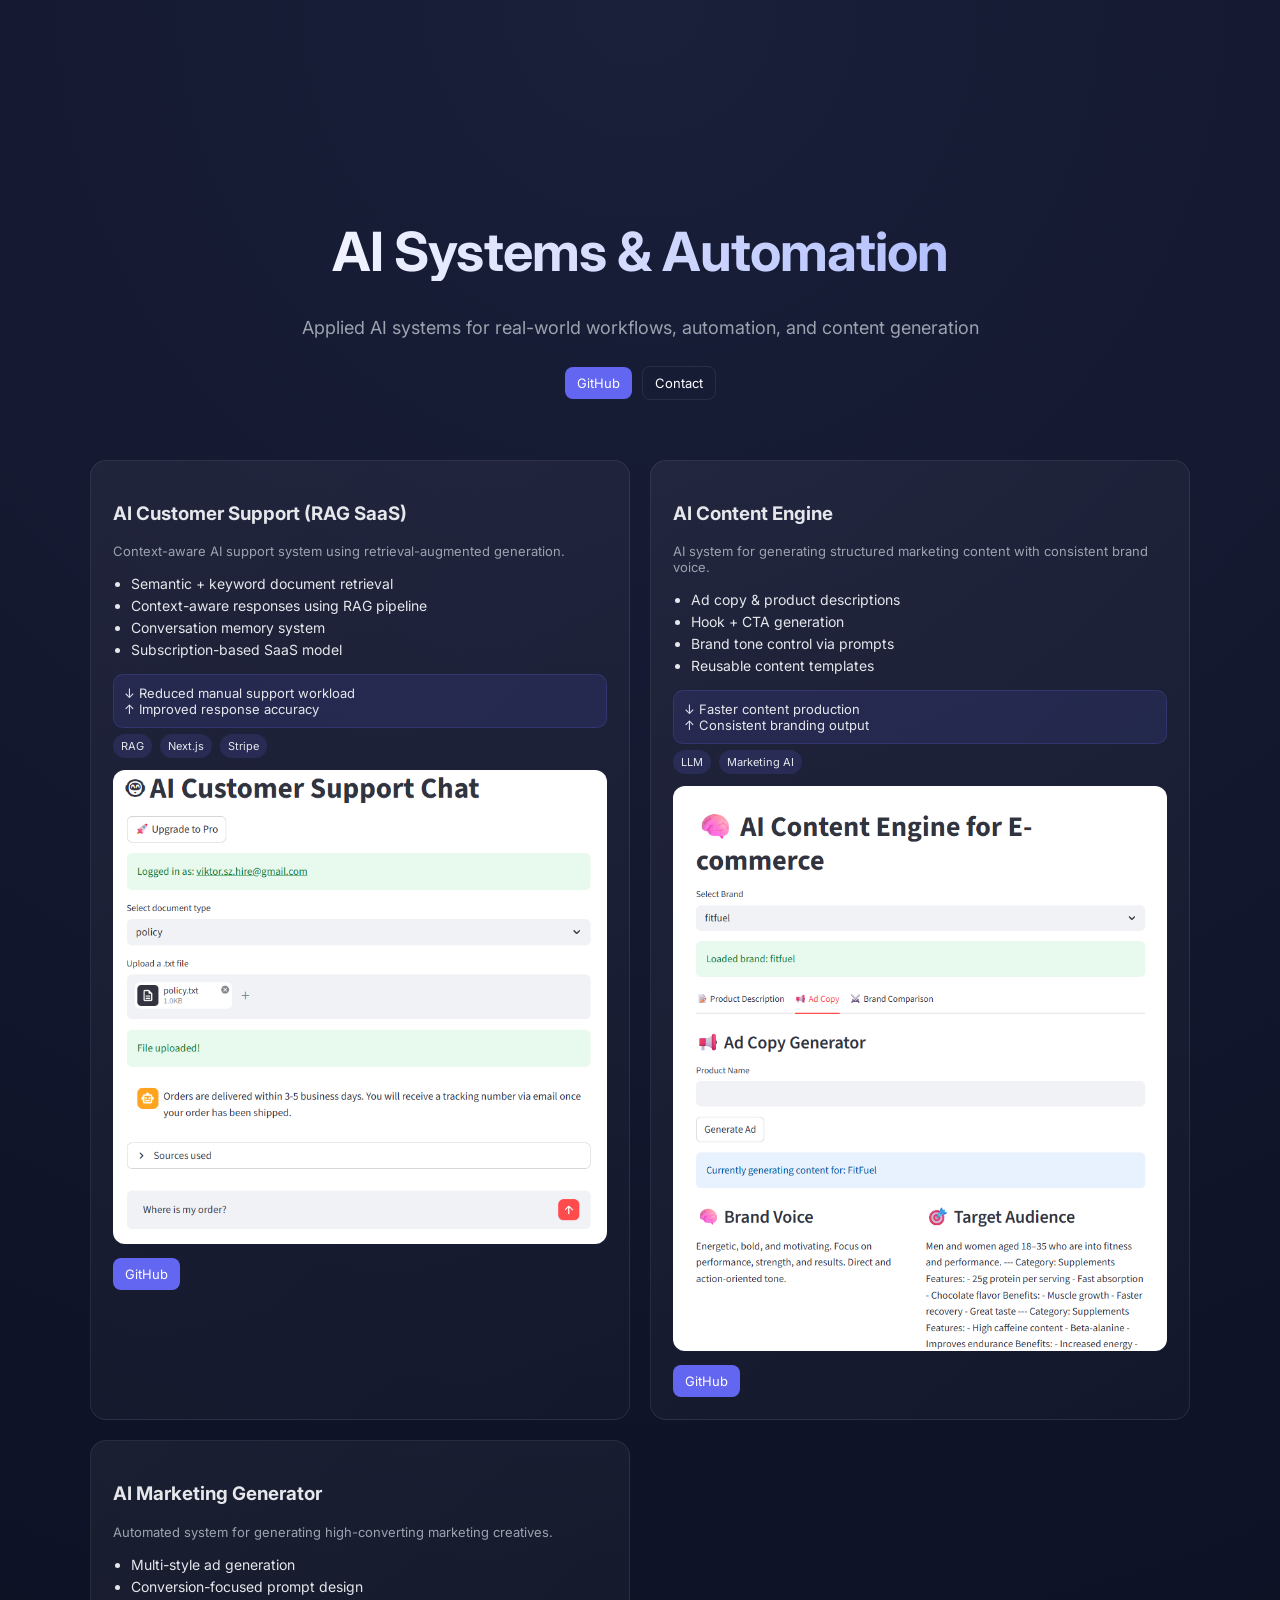
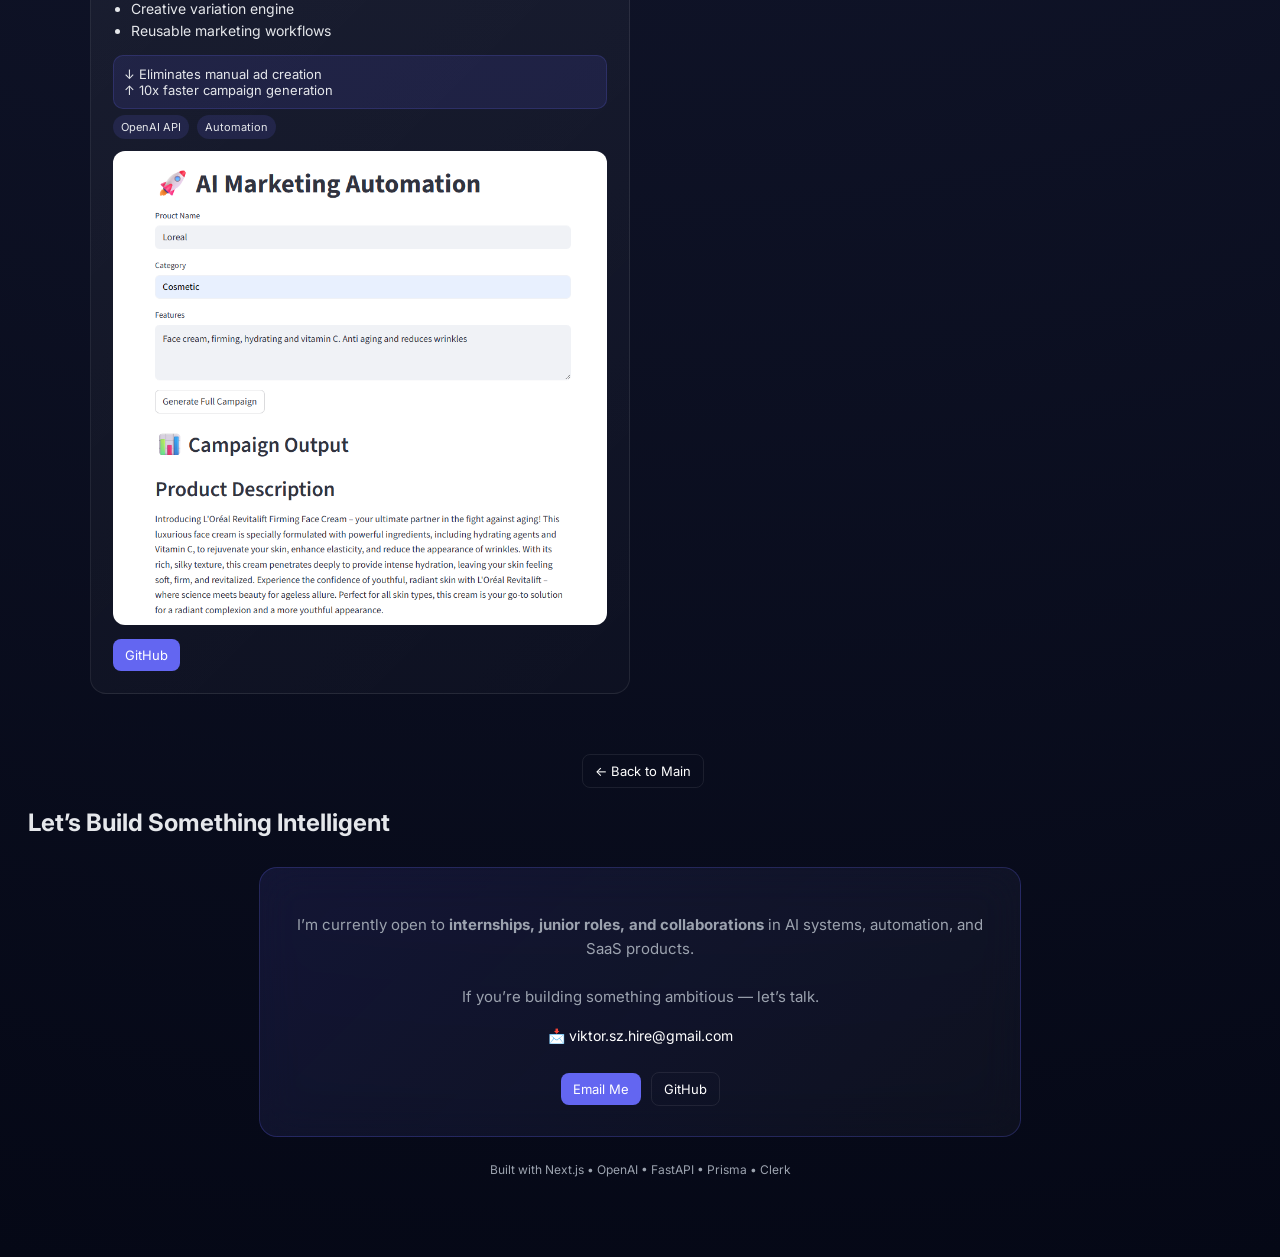
==== ai-systems.html @ 08f00e21 "Update ai-systems.html" ====
<!DOCTYPE html>
<html lang="en">
<head>
<meta charset="UTF-8">
<meta name="viewport" content="width=device-width, initial-scale=1.0">

<title>AI Systems | Viktor</title>

<link href="https://fonts.googleapis.com/css2?family=Inter:wght@300;400;500;600;700&display=swap" rel="stylesheet">

<style>
:root {
    --bg:#050816;
    --card:rgba(255,255,255,0.04);
    --stroke:rgba(255,255,255,0.08);
    --text:#e5e7eb;
    --muted:#9ca3af;
    --accent:#6366f1;
}

body{
    font-family:Inter,sans-serif;
    background:radial-gradient(circle at top,#1a1f3a,var(--bg));
    color:var(--text);
    padding:60px 20px;
}

.container{
    max-width:1100px;
    margin:auto;
}

h1{
    text-align:center;
    font-size:34px;
}

p.subtitle{
    text-align:center;
    color:var(--muted);
    margin:10px 0 40px;
}

.grid{
    display:grid;
    grid-template-columns:repeat(auto-fit,minmax(420px,1fr));
    gap:20px;
}

.card{
    background:linear-gradient(135deg, rgba(255,255,255,0.05), rgba(255,255,255,0.02));
    border:1px solid var(--stroke);
    padding:22px;
    border-radius:16px;
    transition:0.25s;
}

.card:hover{
    transform:translateY(-5px);
    border-color:rgba(99,102,241,0.35);
}

.small{
    color:var(--muted);
    font-size:13px;
    margin-bottom:10px;
}

ul{padding-left:18px;}
li{margin-bottom:5px;font-size:14px;}

.metrics{
    margin-top:12px;
    padding:10px;
    border-radius:10px;
    background:rgba(99,102,241,0.12);
    border:1px solid rgba(99,102,241,0.2);
    font-size:13px;
}

.tag{
    display:inline-block;
    font-size:11px;
    padding:5px 8px;
    border-radius:999px;
    background:rgba(99,102,241,0.15);
    margin:6px 4px 0 0;
}

img{
    width:100%;
    border-radius:12px;
    margin-top:12px;
}

.btn{
    display:inline-block;
    margin-top:10px;
    padding:8px 12px;
    border-radius:8px;
    text-decoration:none;
    font-size:13px;
}

/* HERO */
.hero{
    text-align:center;
    padding:120px 20px 60px;
    max-width:900px;
    margin:auto;
}

.hero h1{
    font-size:54px;
    line-height:1.05;
    letter-spacing:-1px;
    background:linear-gradient(90deg,#fff,#a5b4fc);
    -webkit-background-clip:text;
    -webkit-text-fill-color:transparent;
}

.hero p{
    margin-top:16px;
    color:var(--muted);
    font-size:18px;
}

.primary{background:var(--accent);color:white;}
.secondary{border:1px solid var(--stroke);color:white;margin-left:6px;}
</style>
</head>

<body>

<div class="container">

<!-- HERO -->
<div class="hero">
<h1>AI Systems & Automation</h1>

<p>
Applied AI systems for real-world workflows, automation, and content generation
</p>

<a href="https://github.com/viktor-ai-dev" class="btn primary">GitHub</a>
<a href="#contact" class="btn secondary">Contact</a>
</div>

<div class="grid">

<!-- SYSTEM 1 -->
<div class="card">
<h3>AI Customer Support (RAG SaaS)</h3>

<p class="small">
Context-aware AI support system using retrieval-augmented generation.
</p>

<ul>
<li>Semantic + keyword document retrieval</li>
<li>Context-aware responses using RAG pipeline</li>
<li>Conversation memory system</li>
<li>Subscription-based SaaS model</li>
</ul>

<div class="metrics">
↓ Reduced manual support workload<br>
↑ Improved response accuracy
</div>

<div>
<span class="tag">RAG</span>
<span class="tag">Next.js</span>
<span class="tag">Stripe</span>
</div>

<img src="sc1.png">

<div>
<a href="https://github.com/viktor-ai-dev/ai-customer-support" class="btn primary">GitHub</a>
</div>
</div>

<!-- SYSTEM 2 -->
<div class="card">
<h3>AI Content Engine</h3>

<p class="small">
AI system for generating structured marketing content with consistent brand voice.
</p>

<ul>
<li>Ad copy & product descriptions</li>
<li>Hook + CTA generation</li>
<li>Brand tone control via prompts</li>
<li>Reusable content templates</li>
</ul>

<div class="metrics">
↓ Faster content production<br>
↑ Consistent branding output
</div>

<div>
<span class="tag">LLM</span>
<span class="tag">Marketing AI</span>
</div>

<img src="sc2.png">

<div>
<a href="https://github.com/viktor-ai-dev/ai-content-gen" class="btn primary">GitHub</a>
</div>
</div>

<!-- SYSTEM 3 -->
<div class="card">
<h3>AI Marketing Generator</h3>

<p class="small">
Automated system for generating high-converting marketing creatives.
</p>

<ul>
<li>Multi-style ad generation</li>
<li>Conversion-focused prompt design</li>
<li>Creative variation engine</li>
<li>Reusable marketing workflows</li>
</ul>

<div class="metrics">
↓ Eliminates manual ad creation<br>
↑ 10x faster campaign generation
</div>

<div>
<span class="tag">OpenAI API</span>
<span class="tag">Automation</span>
</div>

<img src="sc3.png">

<div>
<a href="https://github.com/viktor-ai-dev/ai-marketing" class="btn primary">GitHub</a>
</div>
</div>

</div>

<div style="text-align:center; margin-top:50px;">
<a href="index.html" class="btn secondary">← Back to Main</a>
</div>

</div>
    
<!-- CONTACT -->
<div class="section" id="contact">

<h2>Let’s Build Something Intelligent</h2>

<div style="
max-width:700px;
margin:30px auto 0 auto;
text-align:center;
padding:30px;
border-radius:18px;
background:linear-gradient(135deg, rgba(99,102,241,0.12), rgba(255,255,255,0.03));
border:1px solid rgba(99,102,241,0.25);
backdrop-filter: blur(20px);
">

<p style="color:var(--muted); font-size:15px; line-height:1.6;">
I’m currently open to <b>internships, junior roles, and collaborations</b> in AI systems, automation, and SaaS products.<br><br>
If you’re building something ambitious — let’s talk.
</p>

<div style="margin-top:18px; font-size:14px;">
📩 <span style="color:white;">viktor.sz.hire@gmail.com</span>
</div>

<div style="margin-top:18px;">
<a href="mailto:viktor.sz.hire@gmail.com" class="btn primary">Email Me</a>
<a href="https://github.com/viktor-ai-dev" class="btn secondary">GitHub</a>
</div>

</div>

<p style="text-align:center; margin-top:25px; font-size:12px; color:var(--muted);">
Built with Next.js • OpenAI • FastAPI • Prisma • Clerk
</p>

</div>
    
</body>
</html>
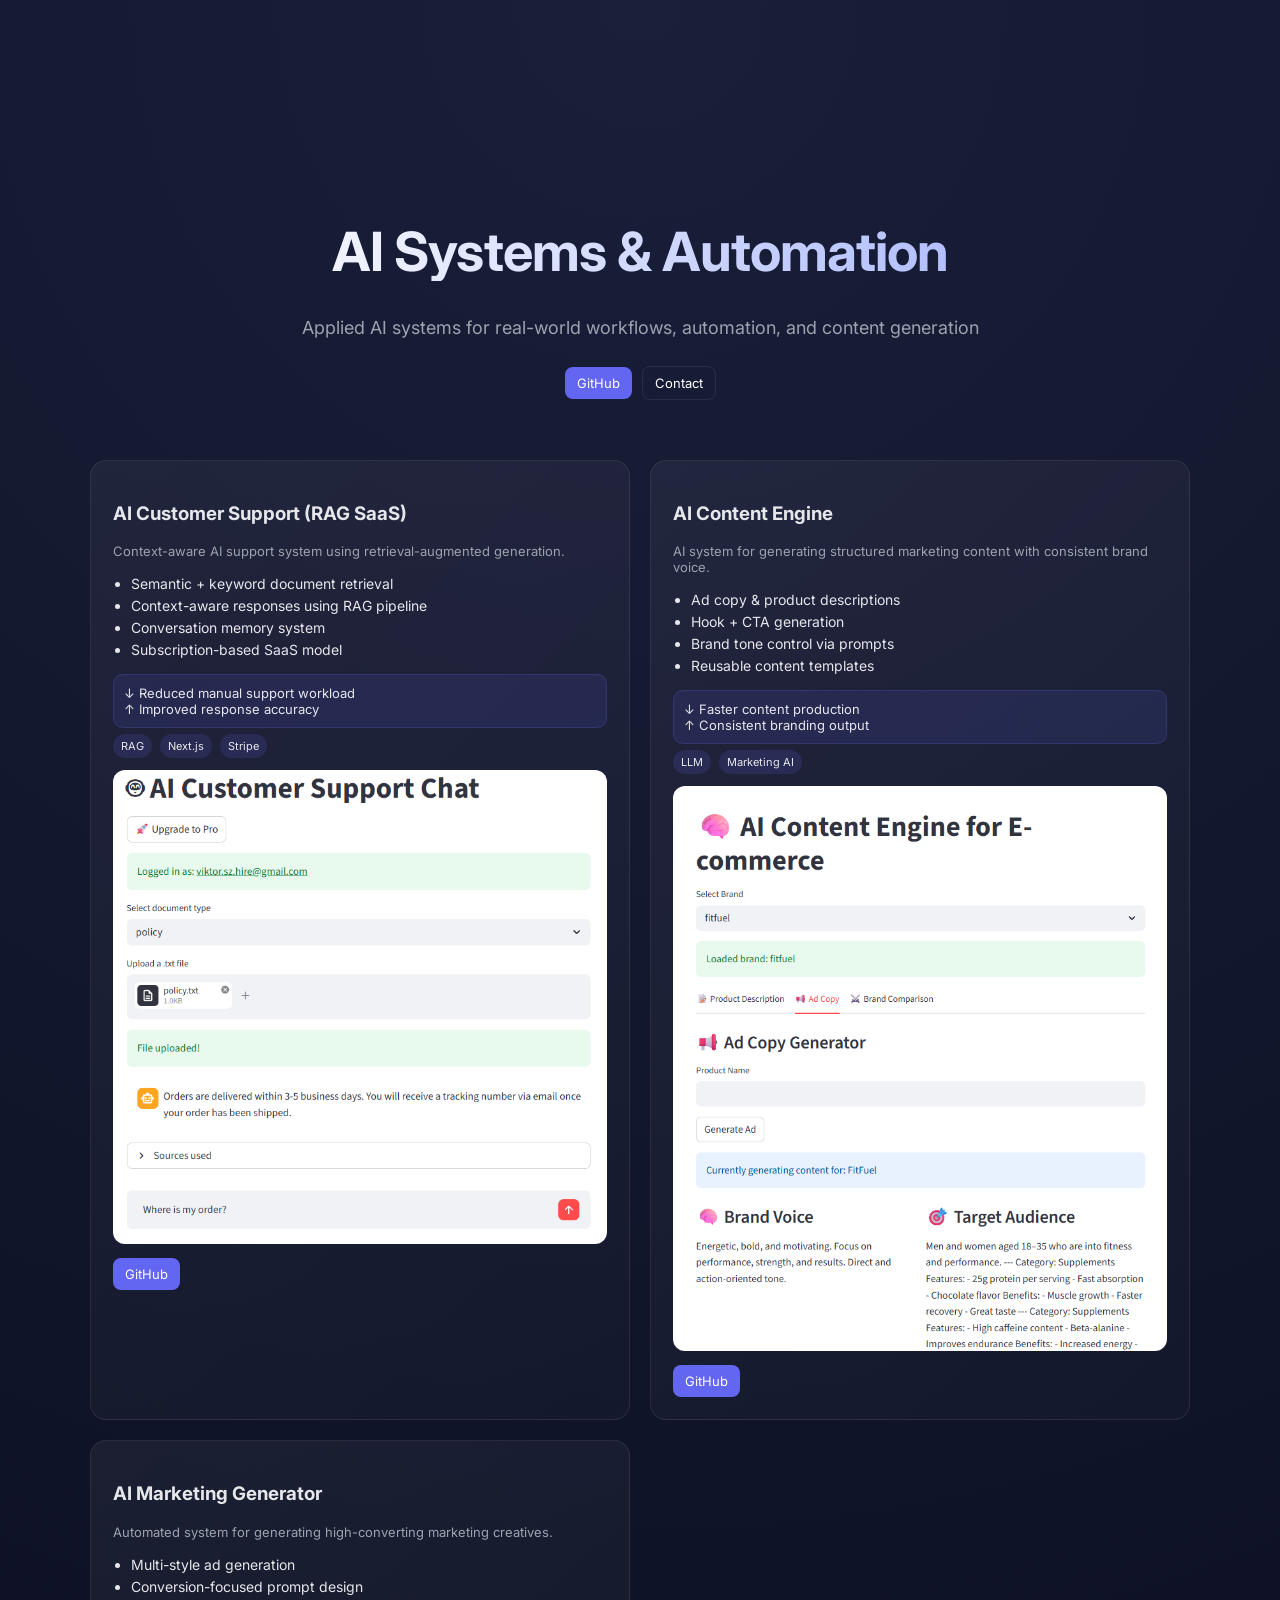
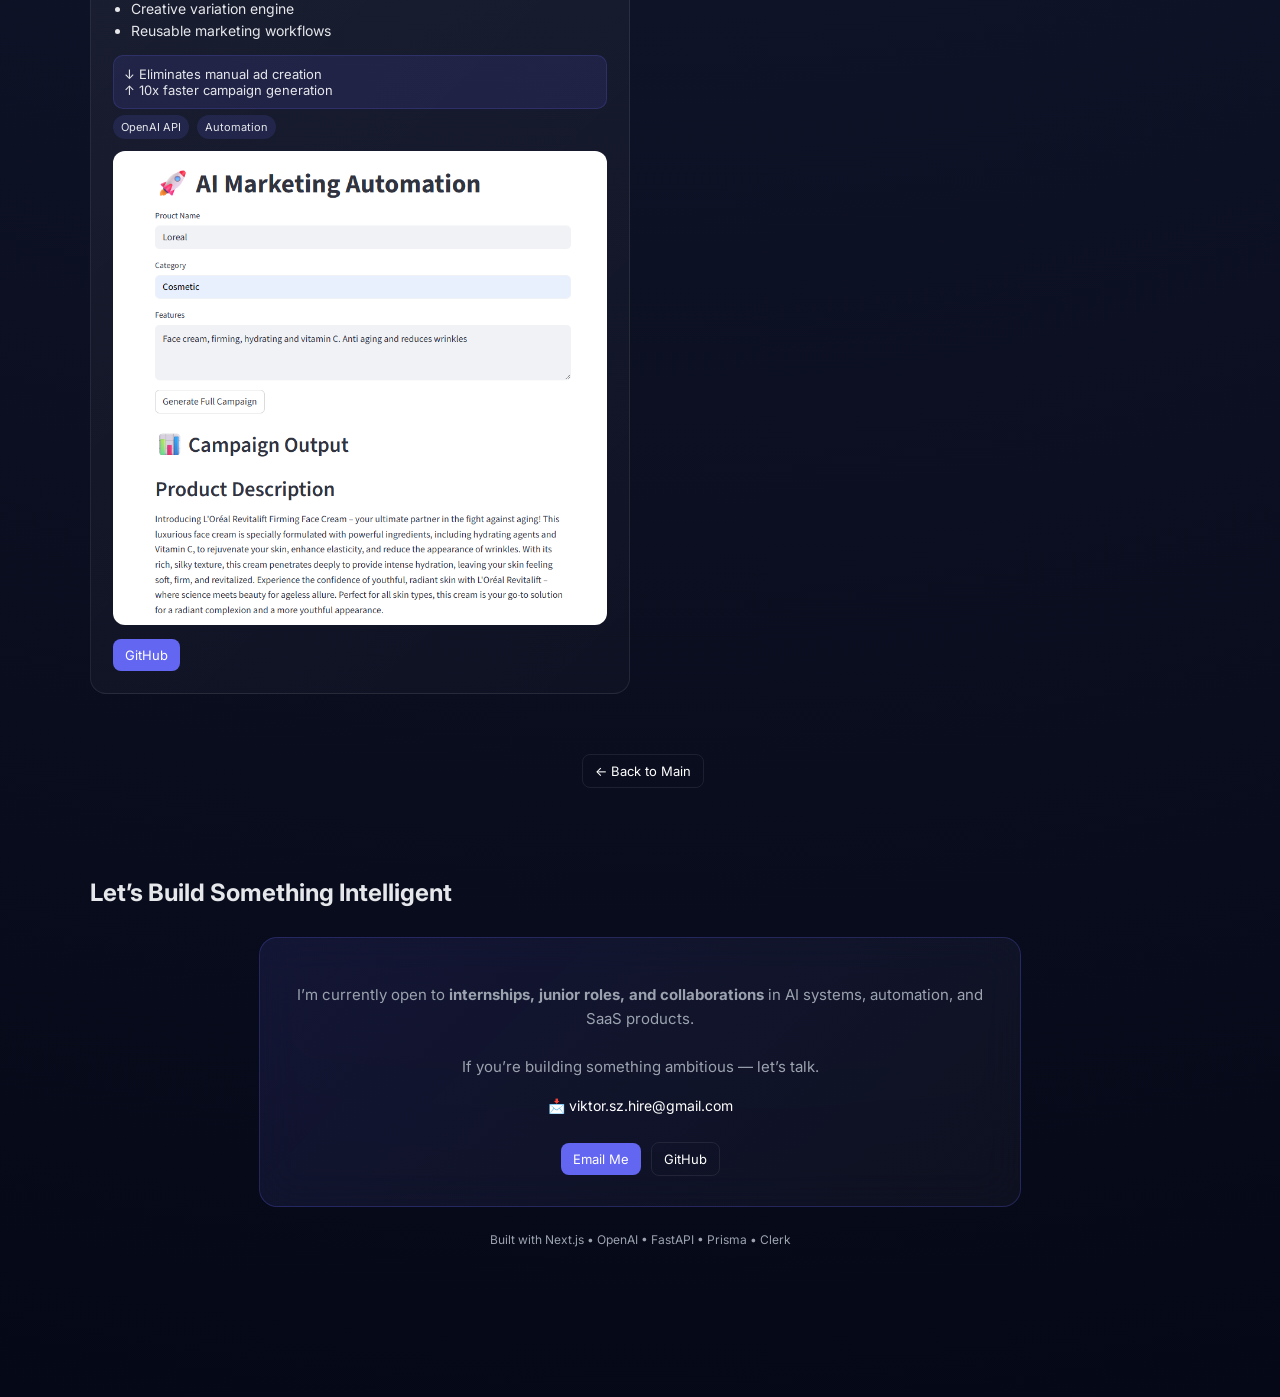
==== commit 4bb2a63e: "Update ai-systems.html" ====
--- a/ai-systems.html
+++ b/ai-systems.html
@@ -23,6 +23,13 @@
     background:radial-gradient(circle at top,#1a1f3a,var(--bg));
     color:var(--text);
     padding:60px 20px;
+}
+
+/* SECTION */
+.section{
+    max-width:1100px;
+    margin:auto;
+    padding:70px 20px;
 }
 
 .container{
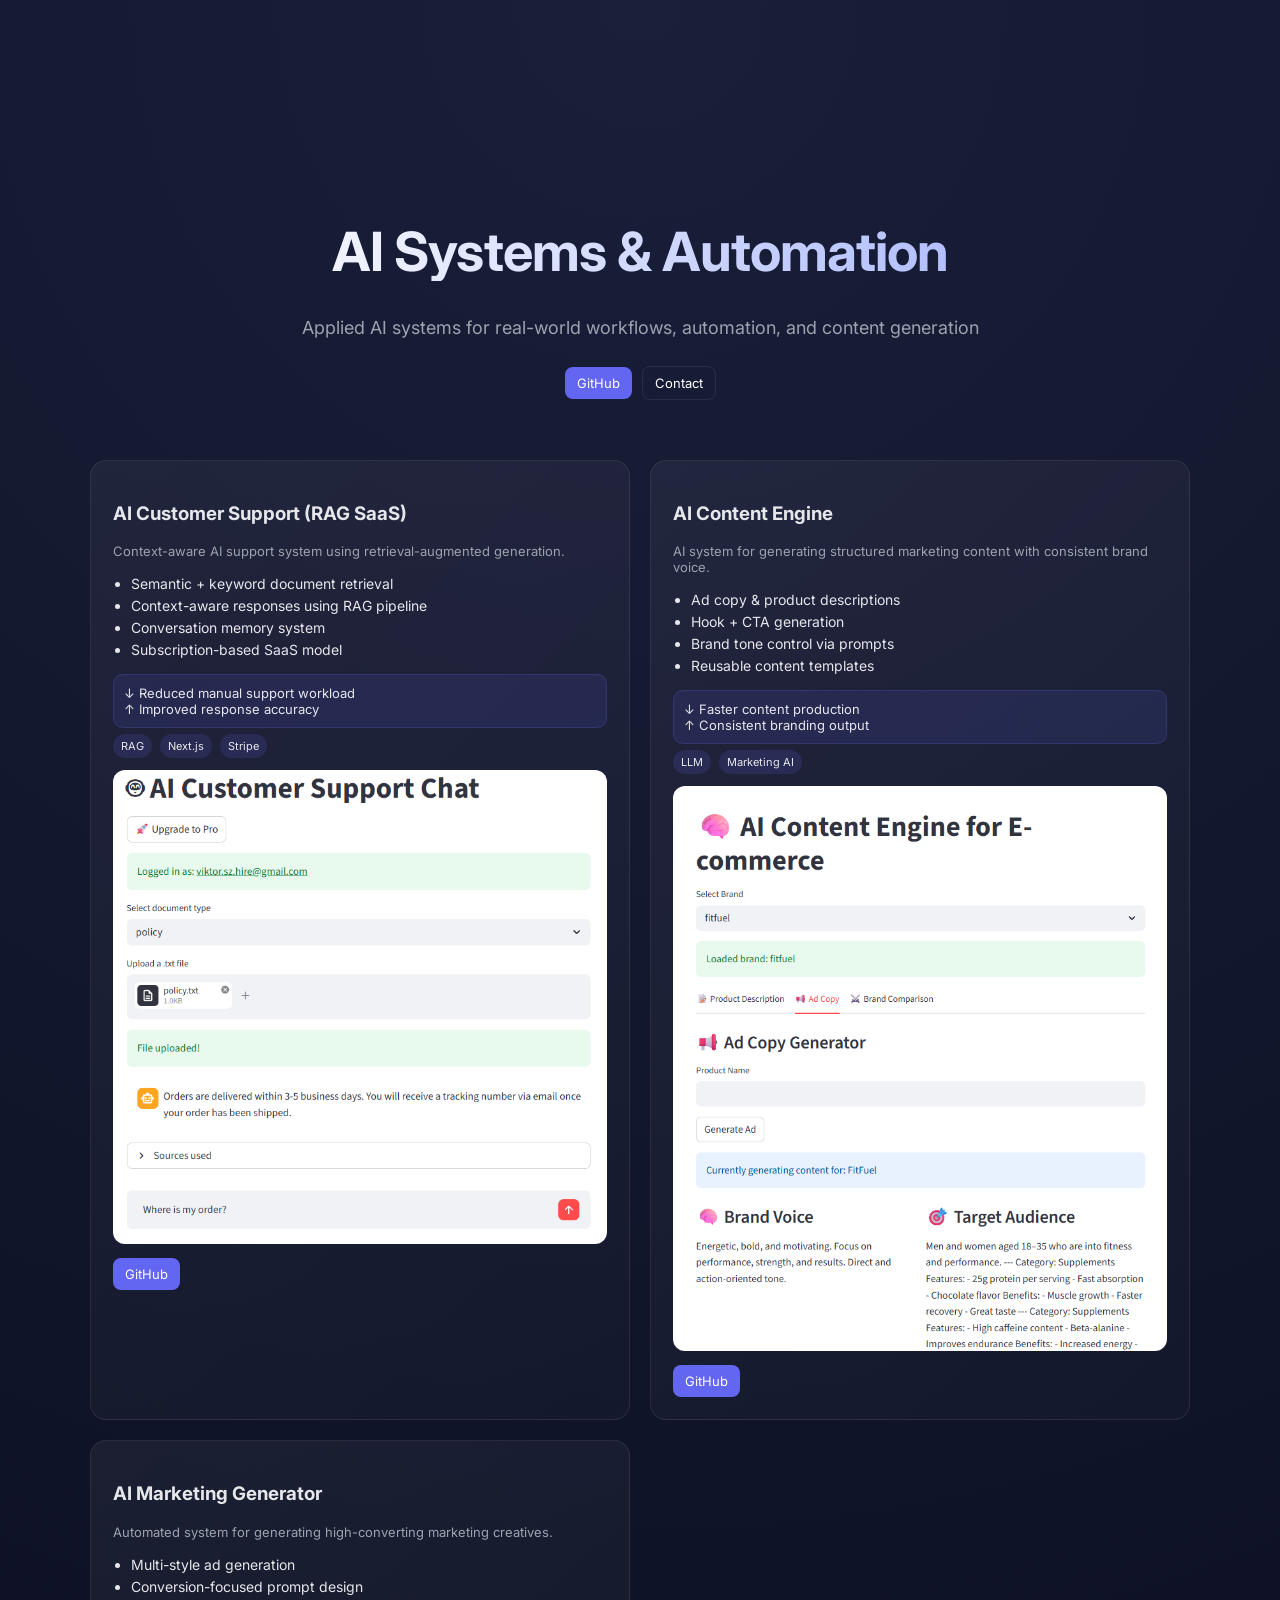
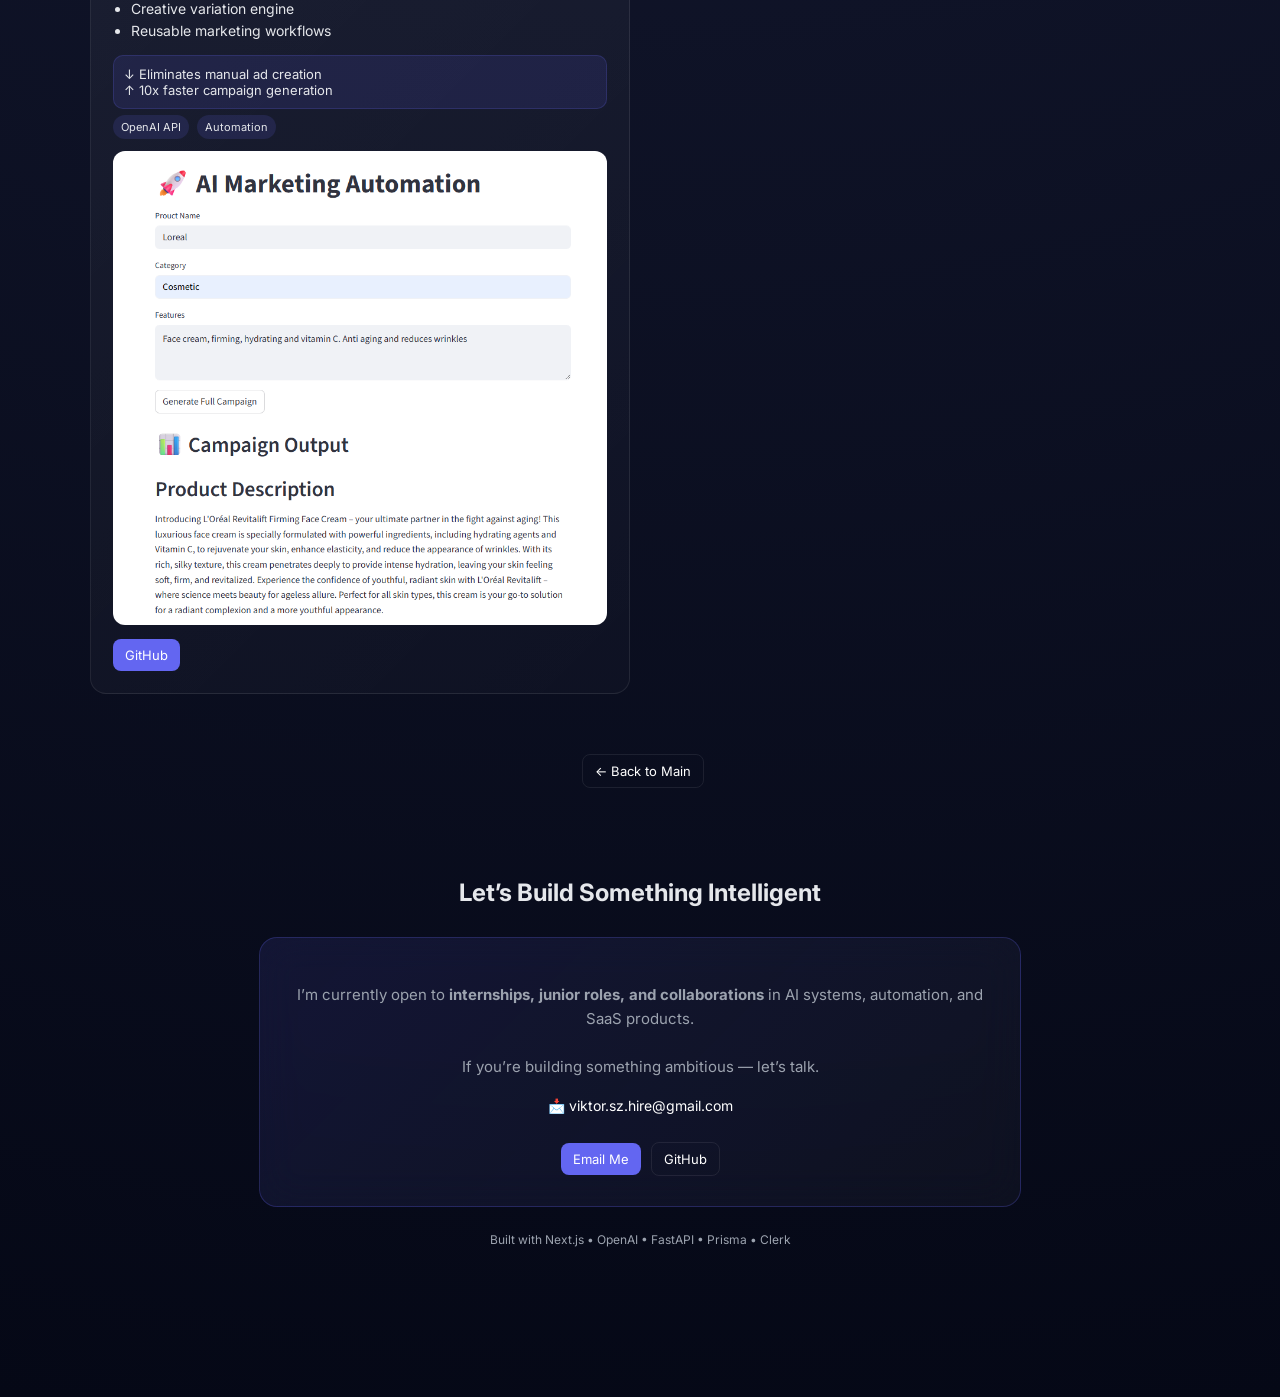
==== commit a19e68ee: "Update ai-systems.html" ====
--- a/ai-systems.html
+++ b/ai-systems.html
@@ -130,6 +130,10 @@
     margin-top:16px;
     color:var(--muted);
     font-size:18px;
+}
+
+.section h2{
+    text-align:center;
 }
 
 .primary{background:var(--accent);color:white;}
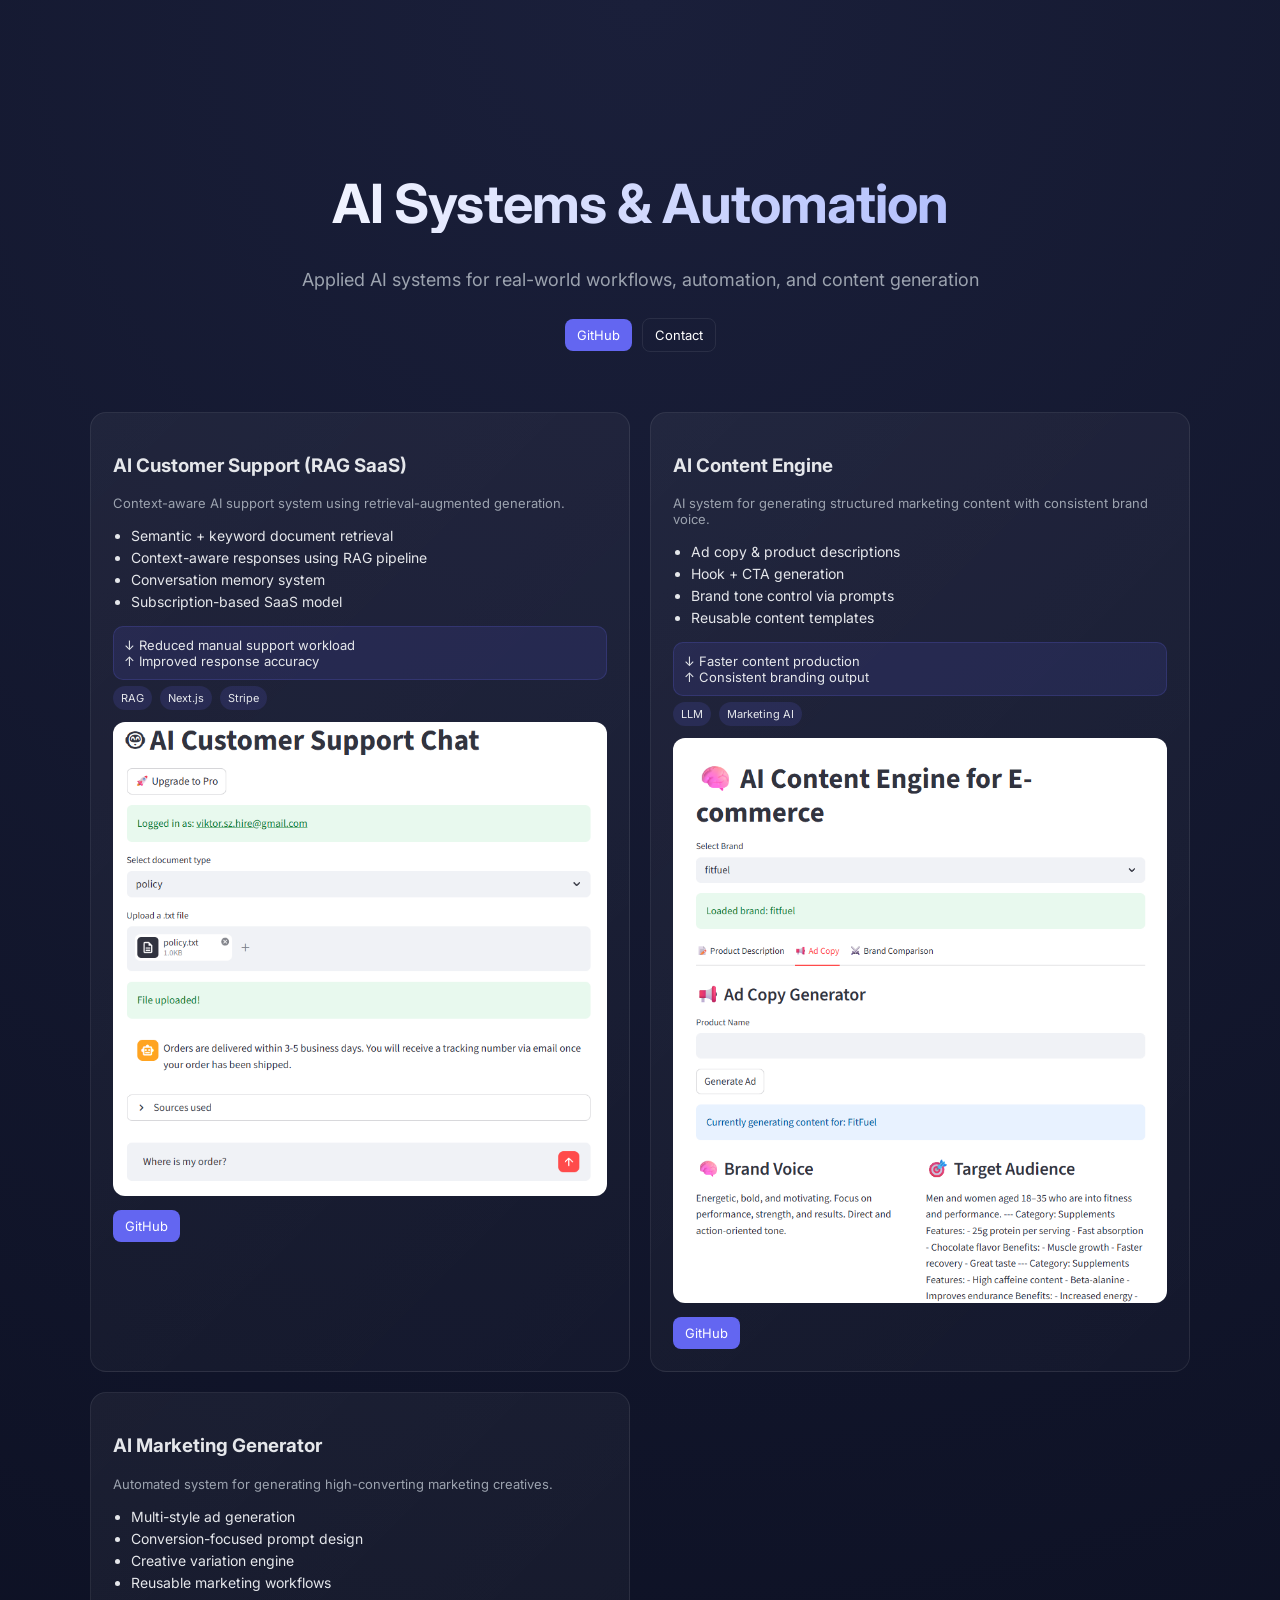
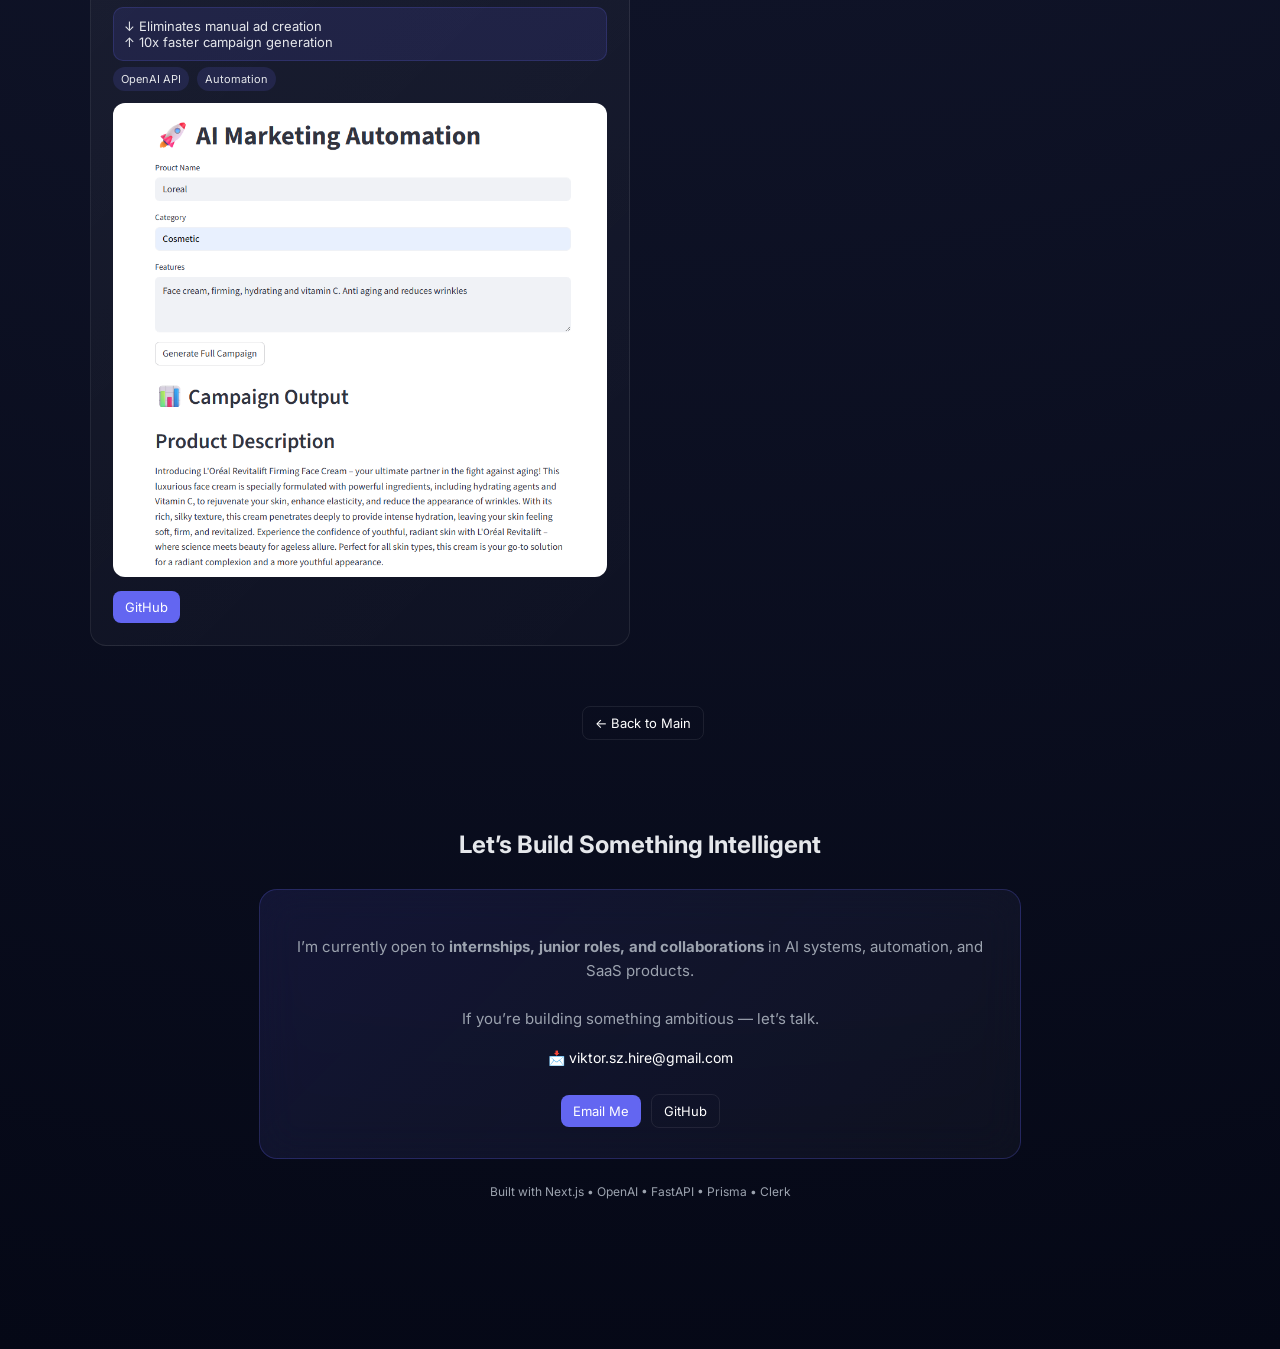
==== commit a81cf326: "Update ai-systems.html" ====
--- a/ai-systems.html
+++ b/ai-systems.html
@@ -112,7 +112,7 @@
 /* HERO */
 .hero{
     text-align:center;
-    padding:120px 20px 60px;
+    padding:clamp(40px, 8vh, 80px) 20px 60px;
     max-width:900px;
     margin:auto;
 }
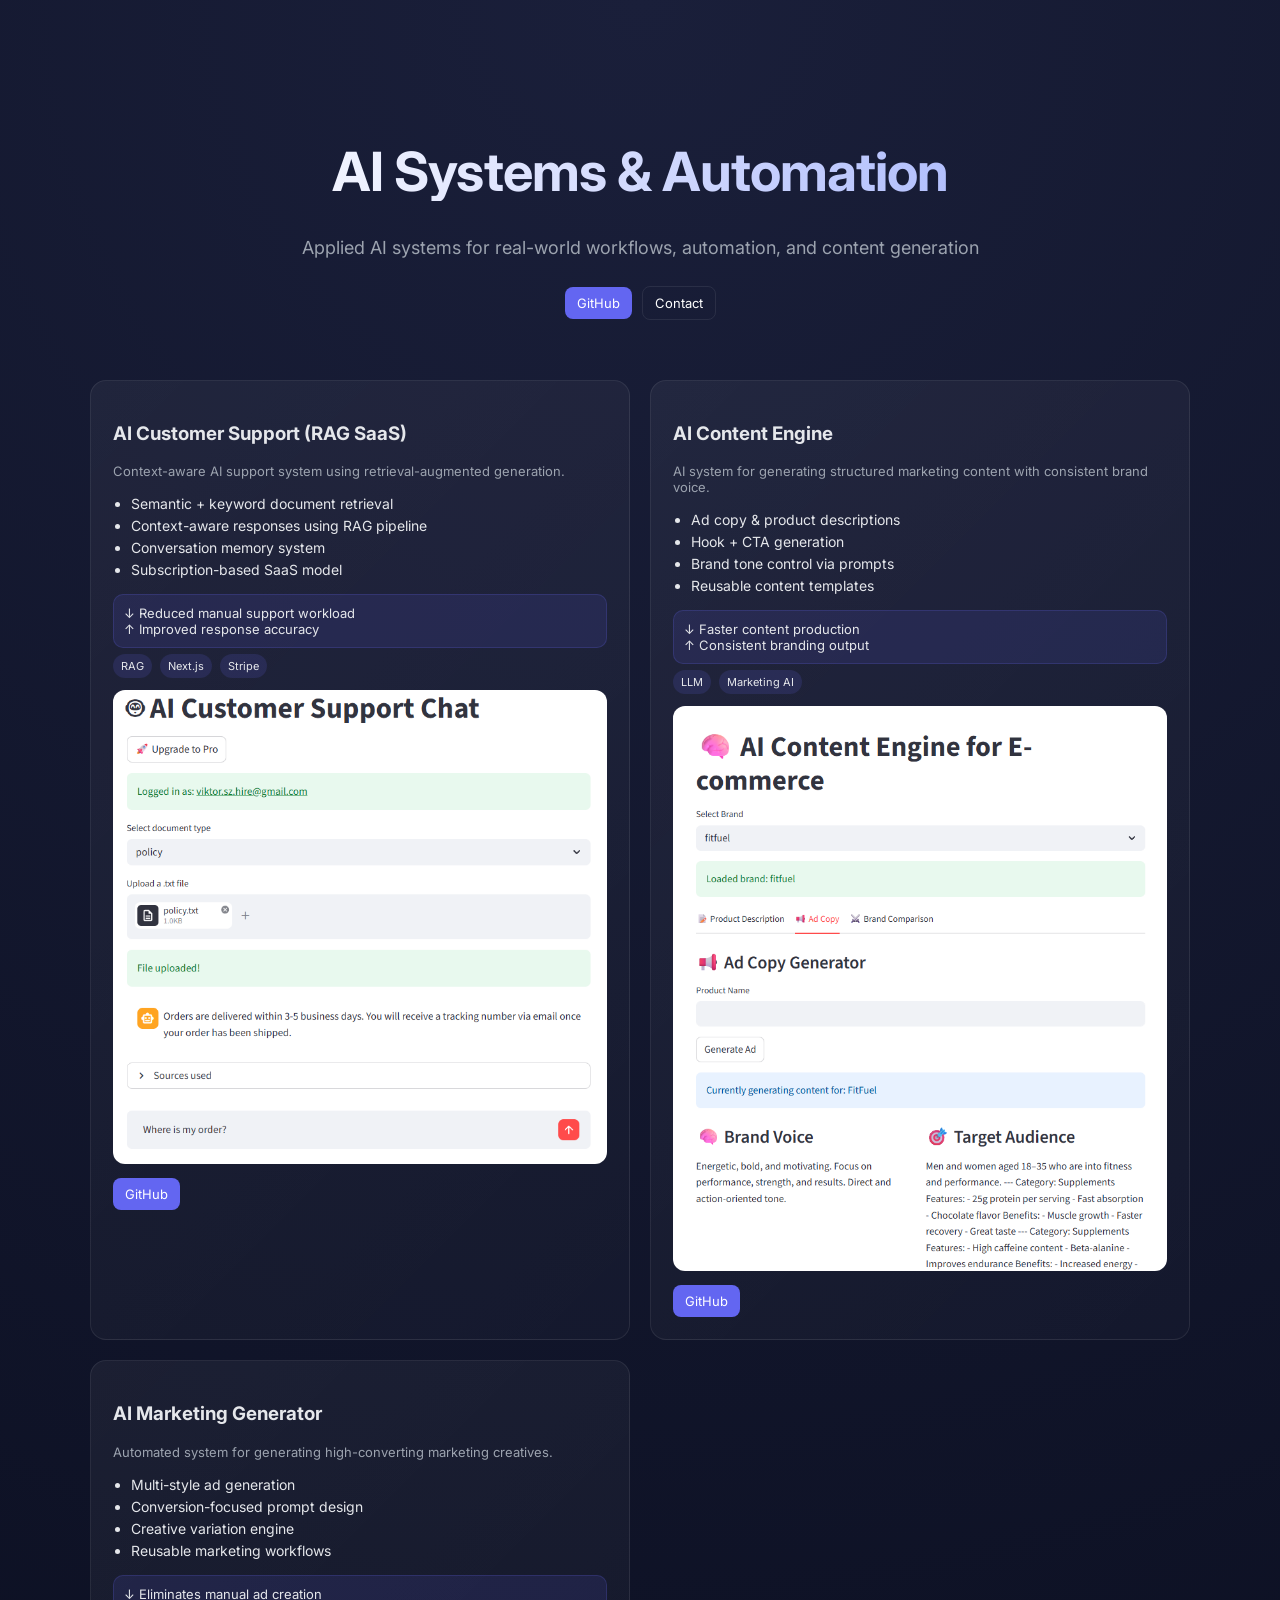
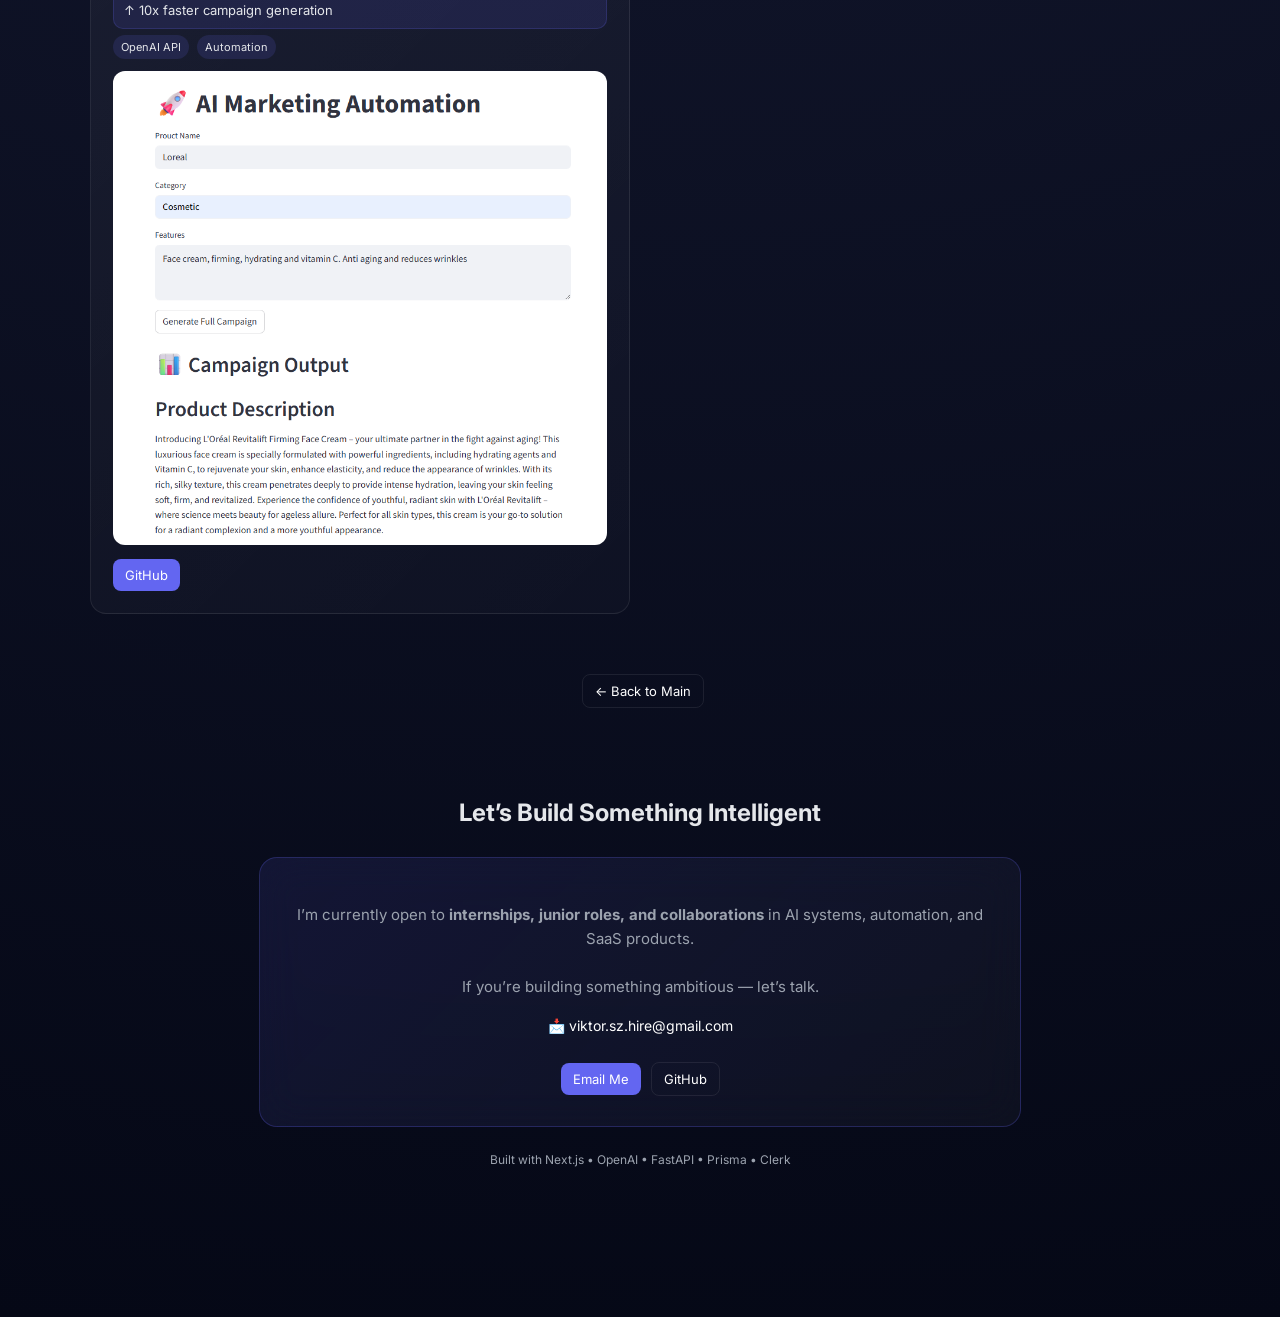
==== commit 1bef85ad: "Update ai-systems.html" ====
--- a/ai-systems.html
+++ b/ai-systems.html
@@ -112,7 +112,7 @@
 /* HERO */
 .hero{
     text-align:center;
-    padding:clamp(40px, 8vh, 80px) 20px 60px;
+    padding:40px 20px 60px; /* var 60px → nu 40px */
     max-width:900px;
     margin:auto;
 }
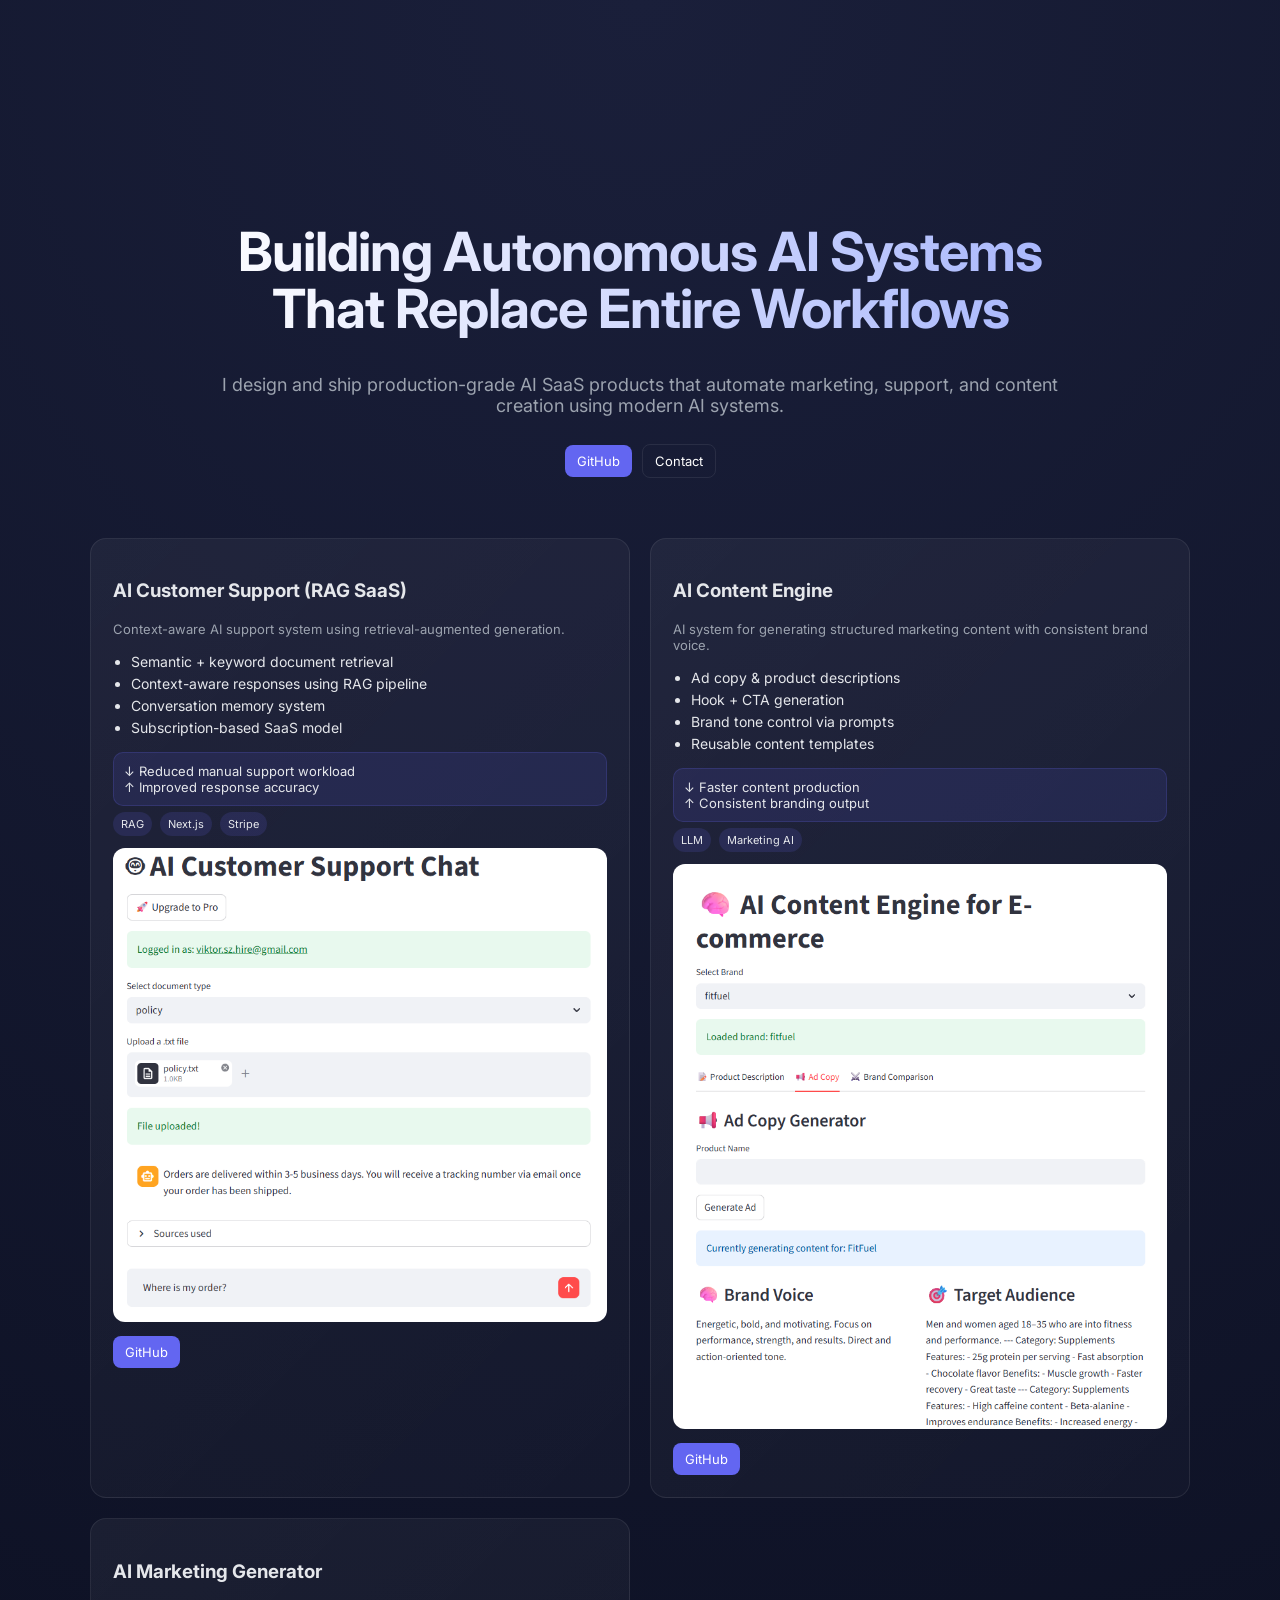
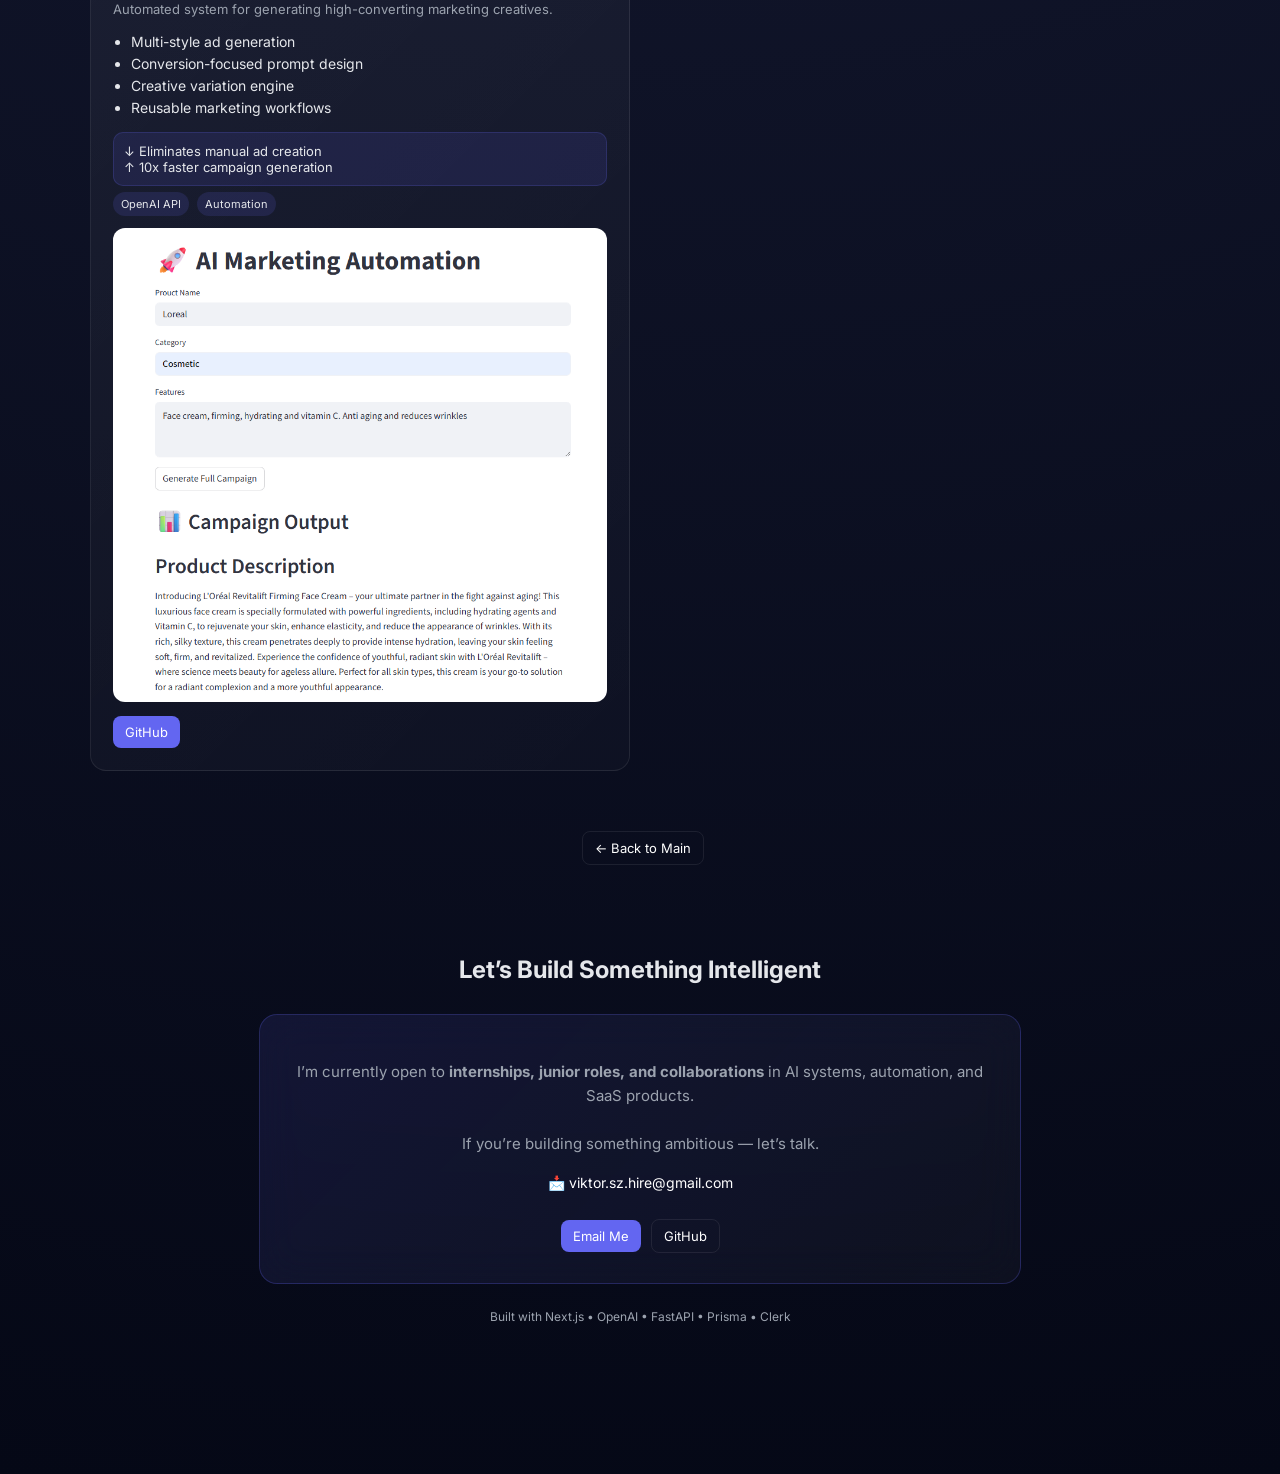
==== commit 75137c56: "Update ai-systems.html" ====
--- a/ai-systems.html
+++ b/ai-systems.html
@@ -112,7 +112,7 @@
 /* HERO */
 .hero{
     text-align:center;
-    padding:40px 20px 60px; /* var 60px → nu 40px */
+    padding:120px 20px 60px;
     max-width:900px;
     margin:auto;
 }
@@ -147,10 +147,10 @@
 
 <!-- HERO -->
 <div class="hero">
-<h1>AI Systems & Automation</h1>
+<h1>Building Autonomous AI Systems That Replace Entire Workflows</h1>
 
 <p>
-Applied AI systems for real-world workflows, automation, and content generation
+I design and ship production-grade AI SaaS products that automate marketing, support, and content creation using modern AI systems.
 </p>
 
 <a href="https://github.com/viktor-ai-dev" class="btn primary">GitHub</a>
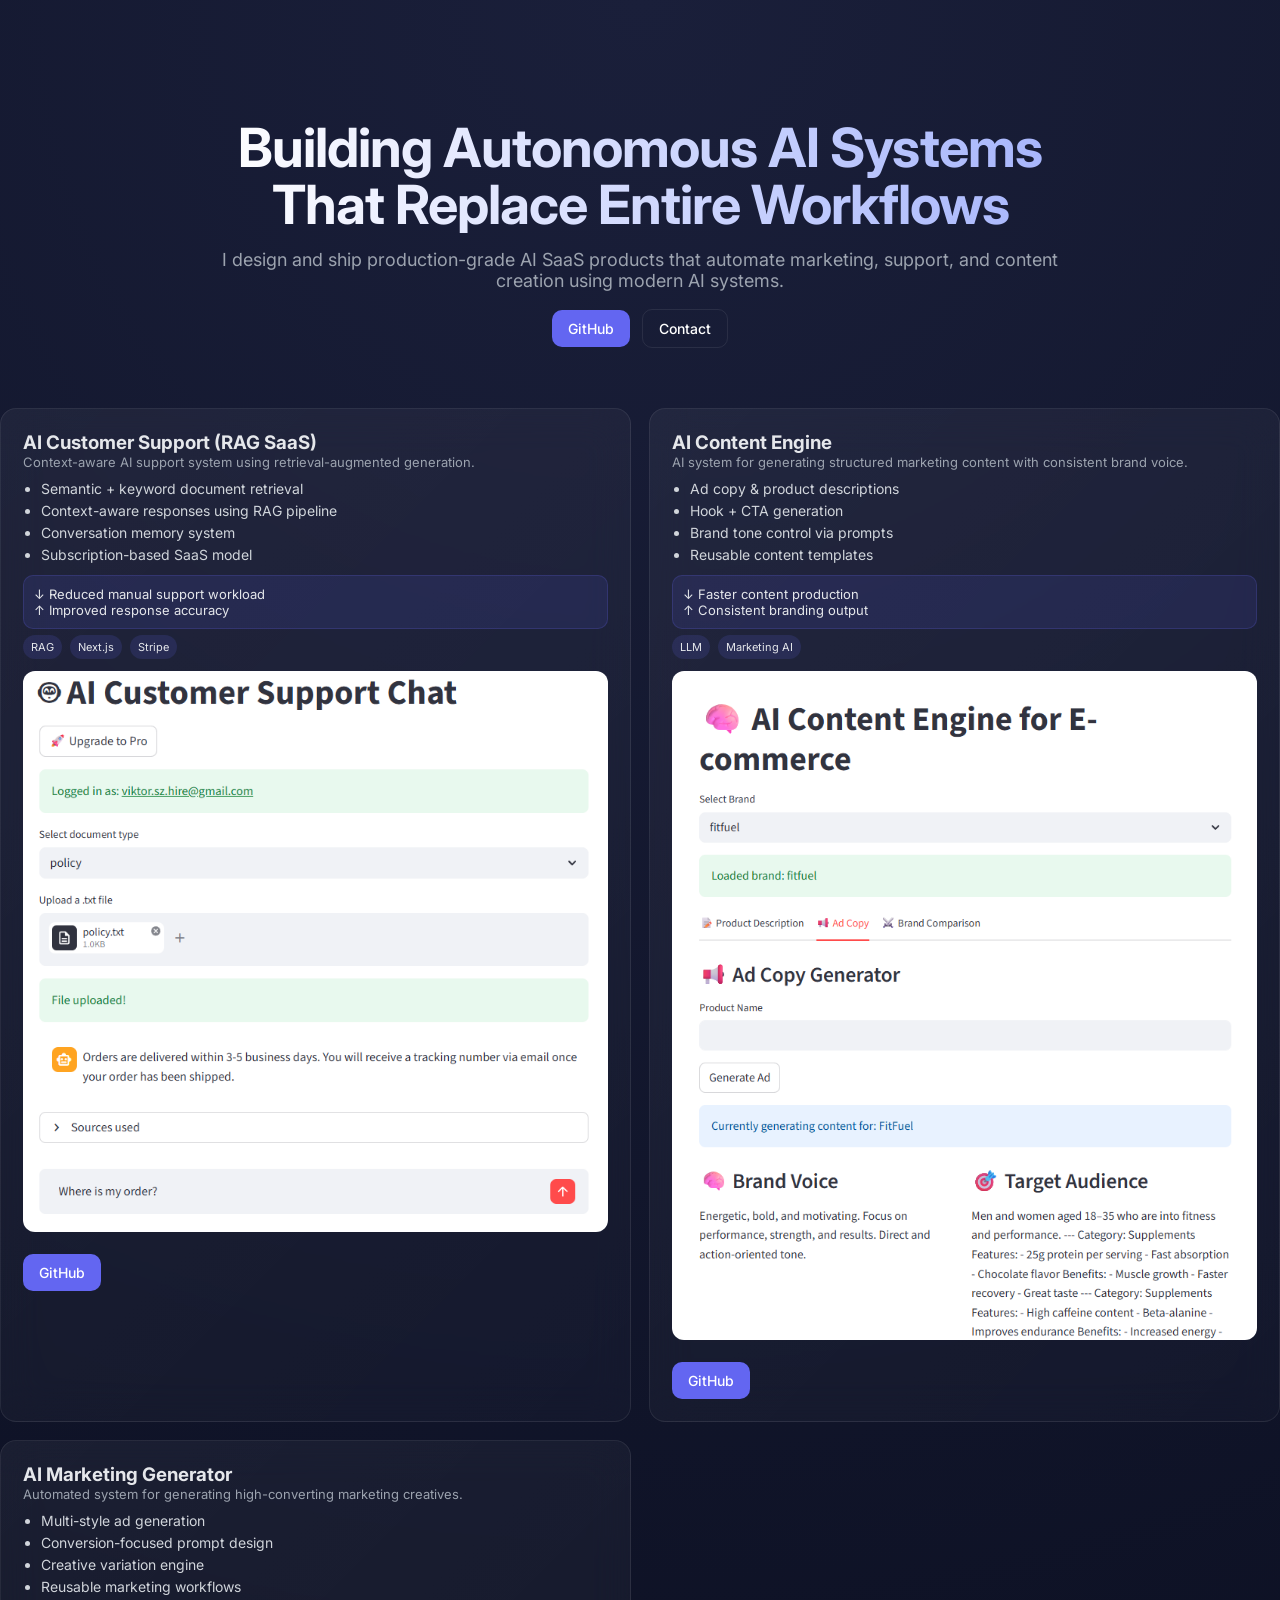
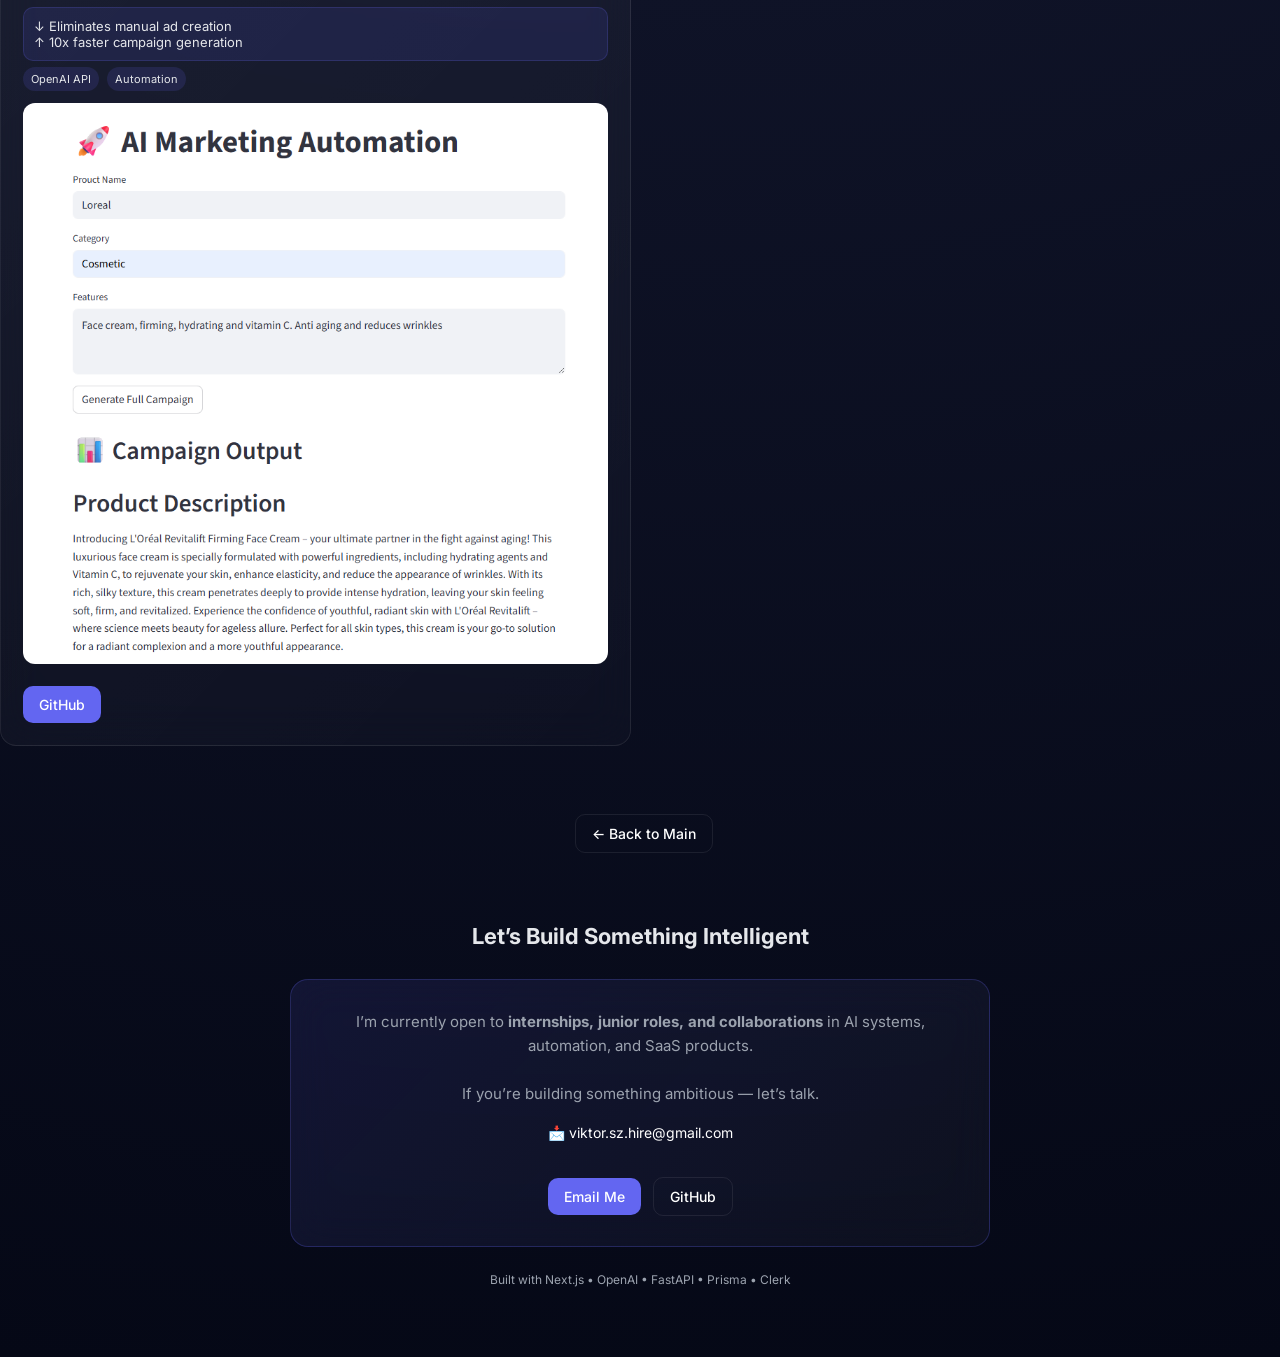
==== commit f159b02f: "Update ai-systems.html" ====
--- a/ai-systems.html
+++ b/ai-systems.html
@@ -18,12 +18,70 @@
     --accent:#6366f1;
 }
 
+*{margin:0;padding:0;box-sizing:border-box;}
+
 body{
     font-family:Inter,sans-serif;
     background:radial-gradient(circle at top,#1a1f3a,var(--bg));
     color:var(--text);
-    padding:60px 20px;
-}
+    overflow-x:hidden;
+}
+
+/* NAV */
+nav{
+    position:fixed;
+    width:100%;
+    backdrop-filter:blur(20px);
+    background:rgba(5,8,22,0.6);
+    border-bottom:1px solid var(--stroke);
+    z-index:10;
+}
+
+.nav-inner{
+    max-width:1100px;
+    margin:auto;
+    padding:12px 20px;
+    display:flex;
+    justify-content:space-between;
+    font-size:14px;
+}
+
+/* HERO */
+.hero{
+    text-align:center;
+    padding:120px 20px 60px;
+    max-width:900px;
+    margin:auto;
+}
+
+.hero h1{
+    font-size:54px;
+    line-height:1.05;
+    letter-spacing:-1px;
+    background:linear-gradient(90deg,#fff,#a5b4fc);
+    -webkit-background-clip:text;
+    -webkit-text-fill-color:transparent;
+}
+
+.hero p{
+    margin-top:16px;
+    color:var(--muted);
+    font-size:18px;
+}
+
+/* BUTTON */
+.btn{
+    display:inline-block;
+    margin-top:18px;
+    padding:10px 16px;
+    border-radius:10px;
+    text-decoration:none;
+    font-weight:500;
+    font-size:14px;
+}
+
+.primary{background:var(--accent);color:white;}
+.secondary{border:1px solid var(--stroke);color:white;margin-left:8px;}
 
 /* SECTION */
 .section{
@@ -32,33 +90,26 @@
     padding:70px 20px;
 }
 
-.container{
-    max-width:1100px;
-    margin:auto;
-}
-
-h1{
+h2{
+    font-size:22px;
+    margin-bottom:18px;
     text-align:center;
-    font-size:34px;
-}
-
-p.subtitle{
-    text-align:center;
-    color:var(--muted);
-    margin:10px 0 40px;
-}
-
+}
+
+/* GRID */
 .grid{
     display:grid;
-    grid-template-columns:repeat(auto-fit,minmax(420px,1fr));
-    gap:20px;
-}
-
+    grid-template-columns:repeat(auto-fit, minmax(420px, 1fr));
+    gap:18px;
+}
+
+/* CARD */
 .card{
-    background:linear-gradient(135deg, rgba(255,255,255,0.05), rgba(255,255,255,0.02));
+    background: linear-gradient(135deg, rgba(255,255,255,0.05), rgba(255,255,255,0.02));
     border:1px solid var(--stroke);
+    border-radius:16px;
     padding:22px;
-    border-radius:16px;
+    backdrop-filter:blur(20px);
     transition:0.25s;
 }
 
@@ -73,8 +124,8 @@
     margin-bottom:10px;
 }
 
-ul{padding-left:18px;}
-li{margin-bottom:5px;font-size:14px;}
+ul{padding-left:18px;margin-top:10px;}
+li{margin-bottom:5px;font-size:14px;color:#d1d5db;}
 
 .metrics{
     margin-top:12px;
@@ -94,51 +145,13 @@
     margin:6px 4px 0 0;
 }
 
-img{
+img,iframe{
     width:100%;
     border-radius:12px;
     margin-top:12px;
 }
-
-.btn{
-    display:inline-block;
-    margin-top:10px;
-    padding:8px 12px;
-    border-radius:8px;
-    text-decoration:none;
-    font-size:13px;
-}
-
-/* HERO */
-.hero{
-    text-align:center;
-    padding:120px 20px 60px;
-    max-width:900px;
-    margin:auto;
-}
-
-.hero h1{
-    font-size:54px;
-    line-height:1.05;
-    letter-spacing:-1px;
-    background:linear-gradient(90deg,#fff,#a5b4fc);
-    -webkit-background-clip:text;
-    -webkit-text-fill-color:transparent;
-}
-
-.hero p{
-    margin-top:16px;
-    color:var(--muted);
-    font-size:18px;
-}
-
-.section h2{
-    text-align:center;
-}
-
-.primary{background:var(--accent);color:white;}
-.secondary{border:1px solid var(--stroke);color:white;margin-left:6px;}
 </style>
+    
 </head>
 
 <body>
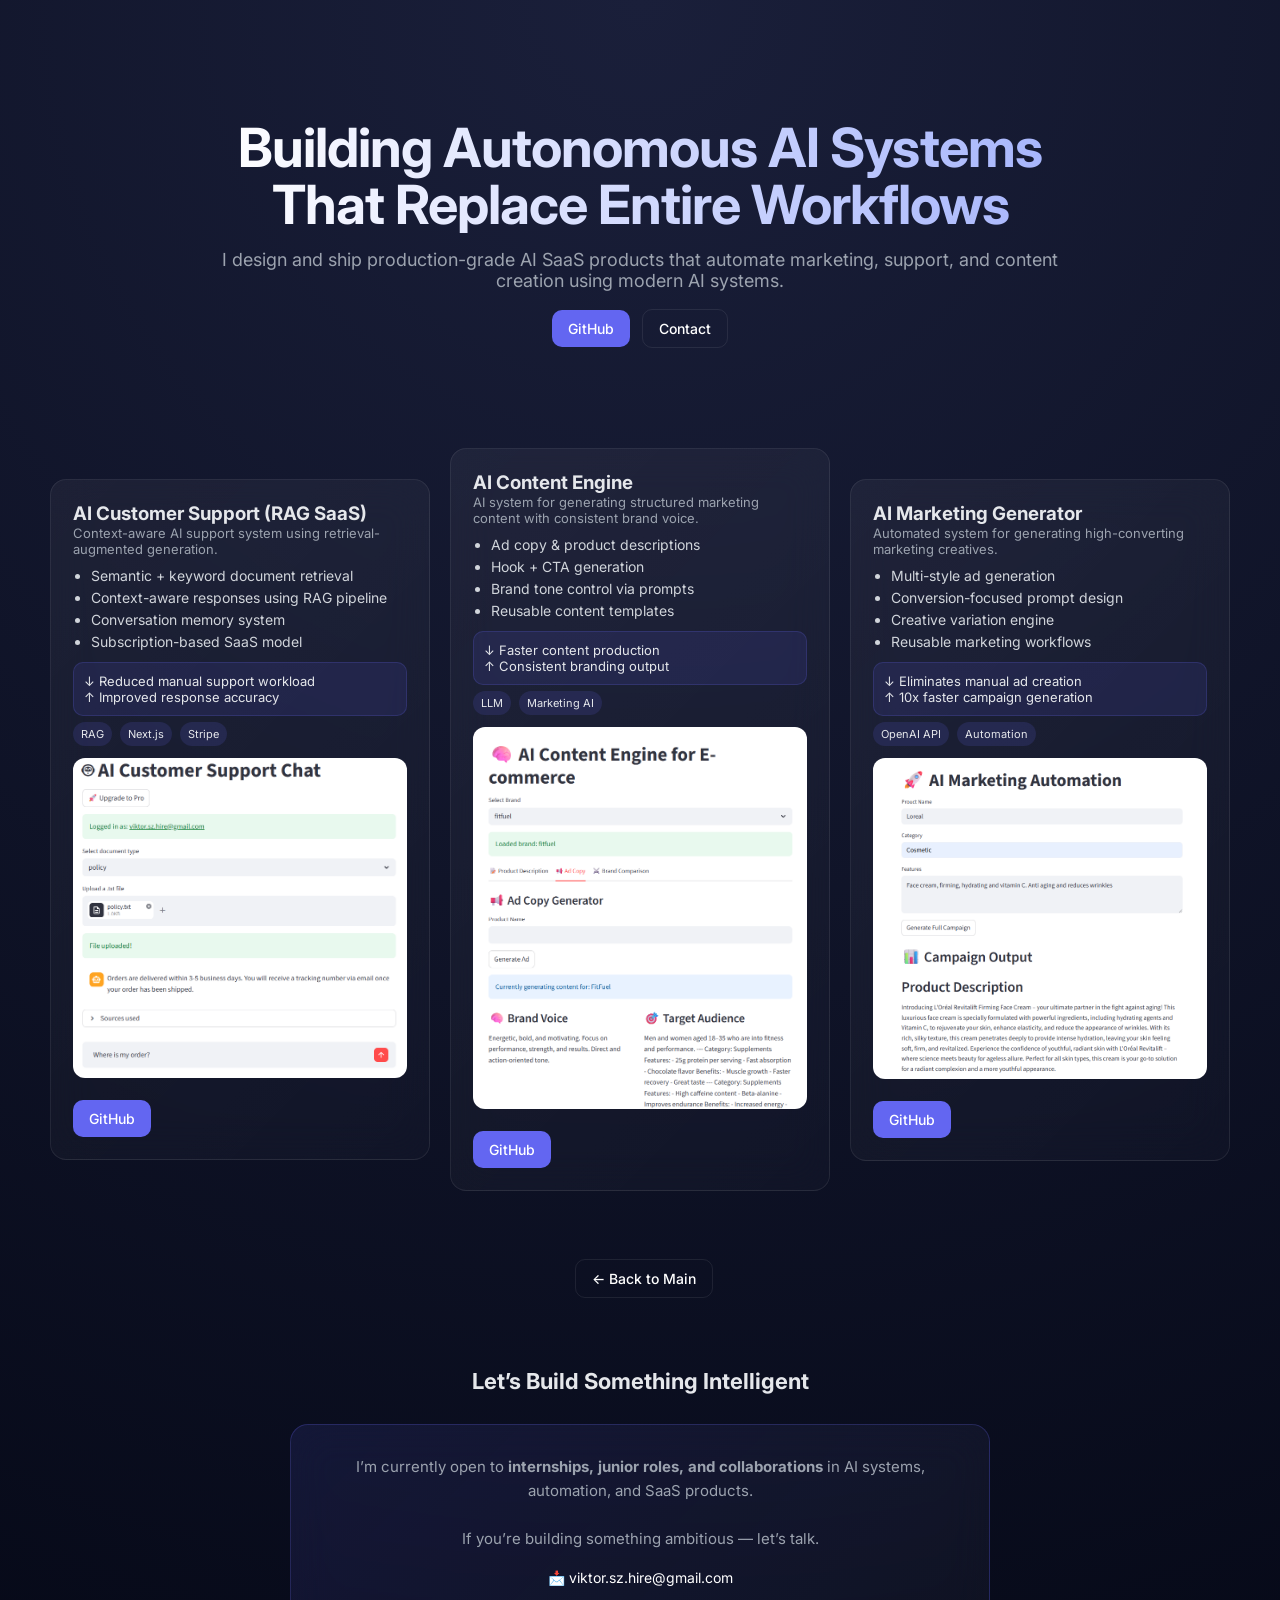
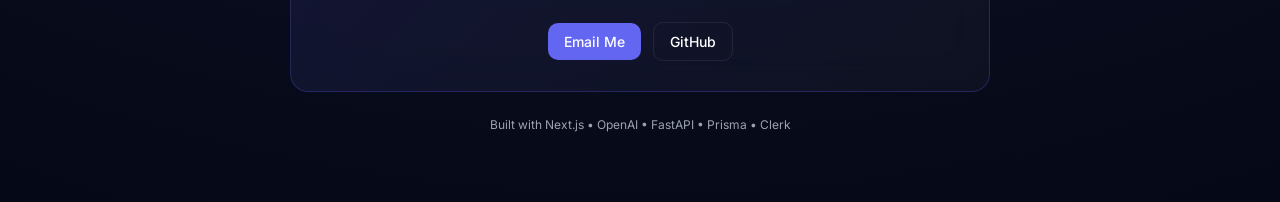
==== commit 0eb9eed9: "Update ai-systems.html" ====
--- a/ai-systems.html
+++ b/ai-systems.html
@@ -99,8 +99,10 @@
 /* GRID */
 .grid{
     display:grid;
-    grid-template-columns:repeat(auto-fit, minmax(420px, 1fr));
-    gap:18px;
+    grid-template-columns:repeat(auto-fit, minmax(320px, 380px));
+    justify-content:center; /* 🔥 detta centrerar hela griden */
+    gap:20px;
+    margin-top:40px;
 }
 
 /* CARD */
@@ -111,6 +113,8 @@
     padding:22px;
     backdrop-filter:blur(20px);
     transition:0.25s;
+    max-width:380px;
+    margin:auto;
 }
 
 .card:hover{
